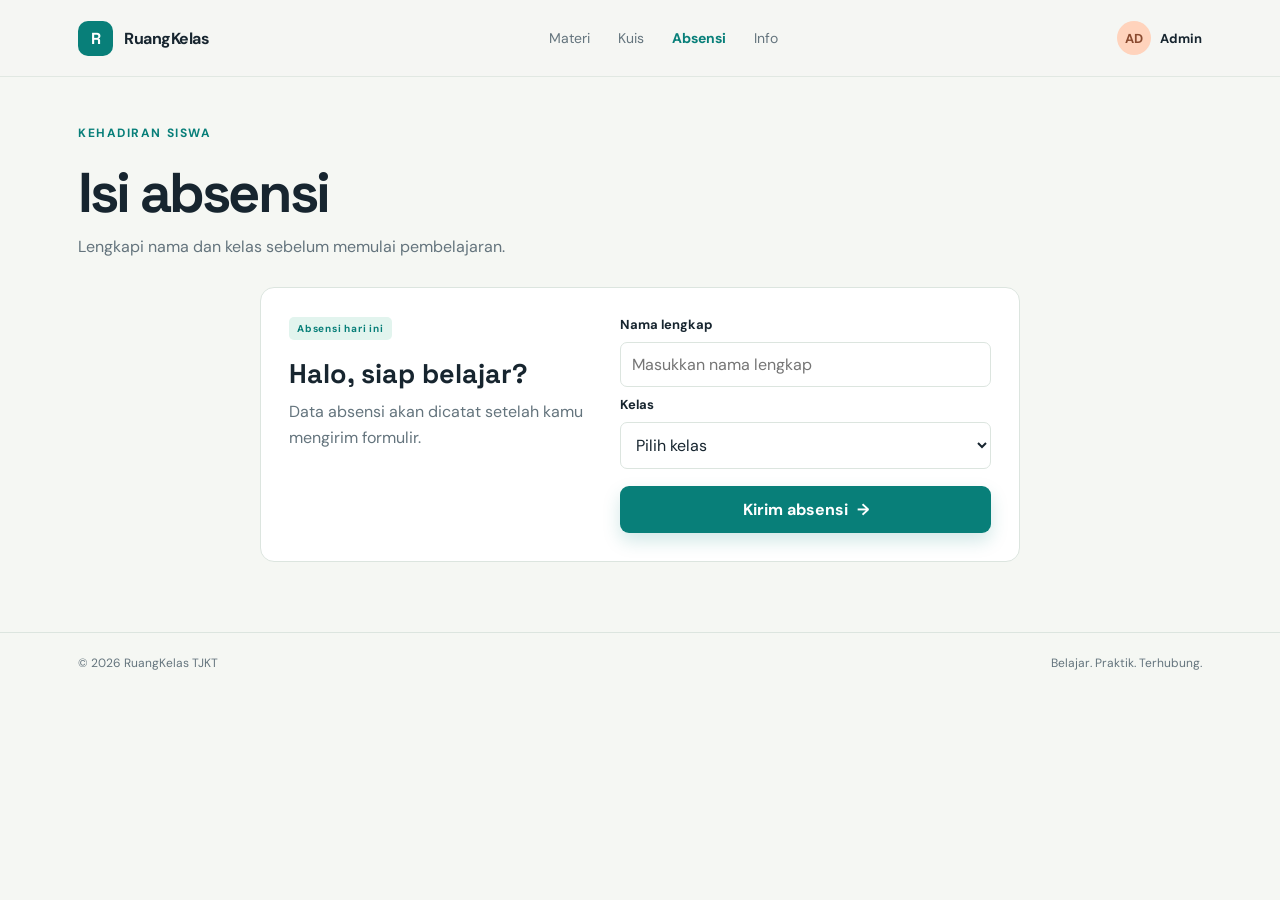
==== absensi.html @ c5bbc8c7 "Add files via upload" ====
<!DOCTYPE html>
<html lang="id">
<head>
  <meta charset="UTF-8">
  <meta name="viewport" content="width=device-width, initial-scale=1.0">
  <title>Absensi | RuangKelas TJKT</title>
  <link rel="preconnect" href="https://fonts.googleapis.com">
  <link rel="preconnect" href="https://fonts.gstatic.com" crossorigin>
  <link href="https://fonts.googleapis.com/css2?family=DM+Sans:wght@400;500;600;700&family=Space+Grotesk:wght@500;600;700&display=swap" rel="stylesheet">
  <link rel="stylesheet" href="style.css">
</head>
<body>
  <header><div class="shell nav"><a class="brand" href="index.html"><span class="brand-mark">R</span> RuangKelas</a><button class="menu-toggle" type="button" aria-label="Buka menu navigasi" aria-controls="mobile-nav" aria-expanded="false"><span></span><span></span><span></span></button><nav id="mobile-nav" class="nav-links"><a href="materi.html">Materi</a><a href="kuis.html">Kuis</a><a class="nav-active" href="absensi.html">Absensi</a><a href="info.html">Info</a></nav><a class="profile" href="admin.html" aria-label="Login admin"><span class="avatar">AD</span> Admin</a></div></header>
  <main class="shell page-main">
    <section class="page-heading"><div class="eyebrow">Kehadiran siswa</div><h1>Isi absensi</h1><p>Lengkapi nama dan kelas sebelum memulai pembelajaran.</p></section>
    <section class="attendance-card">
      <div class="attendance-intro"><span class="tag">Absensi hari ini</span><h2>Halo, siap belajar?</h2><p>Data absensi akan dicatat setelah kamu mengirim formulir.</p></div>
      <form id="attendance-form" class="attendance-form">
        <label for="attendance-name">Nama lengkap</label>
        <input id="attendance-name" name="nama" type="text" placeholder="Masukkan nama lengkap" autocomplete="name" required>
        <label for="attendance-class">Kelas</label>
        <select id="attendance-class" name="kelas" required>
          <option value="">Pilih kelas</option>
          <option value="XI TJKT 1">XI TJKT 1</option>
          <option value="XI TJKT 2">XI TJKT 2</option>
        </select>
        <button class="button" type="submit">Kirim absensi <span>→</span></button>
      </form>
      <div id="attendance-success" class="attendance-success hidden" role="status"></div>
    </section>
  </main>
  <footer><div class="shell">© 2026 RuangKelas TJKT <span style="float:right">Belajar. Praktik. Terhubung.</span></div></footer>
  <script src="script.js"></script>
  <script>
    document.getElementById('attendance-form').addEventListener('submit', async event => {
      event.preventDefault();
      const name = document.getElementById('attendance-name').value.trim();
      const studentClass = document.getElementById('attendance-class').value;
      const success = document.getElementById('attendance-success');
      const submitButton = event.target.querySelector('button[type="submit"]');
      submitButton.disabled = true;
      submitButton.textContent = 'Mengirim absensi...';
      try {
        await fetch(GOOGLE_SHEETS_URL, {
          method: 'POST',
          mode: 'no-cors',
          headers: { 'Content-Type': 'text/plain;charset=utf-8' },
          body: JSON.stringify({
            action: 'saveAttendance',
            nama: name,
            kelas: studentClass,
            waktu: new Date().toISOString()
          })
        });
        success.textContent = `Absensi ${name} dari kelas ${studentClass} berhasil dikirim.`;
        success.classList.remove('hidden');
        event.target.reset();
      } catch (error) {
        success.textContent = 'Absensi gagal dikirim. Periksa koneksi lalu coba lagi.';
        success.classList.remove('hidden');
      } finally {
        submitButton.disabled = false;
        submitButton.innerHTML = 'Kirim absensi <span>→</span>';
      }
    });
  </script>
</body>
</html>
---- style.css ----
:root { --ink: #17252f; --muted: #64747d; --paper: #f5f7f3; --line: #dce5df; --teal: #087f79; --orange: #ef7d4d; --yellow: #f5c85b; }
* { box-sizing: border-box; }
body { margin: 0; color: var(--ink); background: var(--paper); font-family: 'DM Sans', sans-serif; }
h1, h2, h3, p { margin: 0; } h1, h2, h3 { font-family: 'Space Grotesk', sans-serif; }
button, select, input { font: inherit; }
button { cursor: pointer; border: 0; }
.shell { max-width: 1180px; margin: auto; padding: 0 28px; }
header { border-bottom: 1px solid rgba(220,229,223,.8); background: rgba(245,247,243,.9); }
.nav { height: 76px; display: flex; align-items: center; justify-content: space-between; }
.brand { display: flex; align-items: center; gap: 11px; color: inherit; text-decoration: none; font-weight: 700; letter-spacing: -.03em; }
.brand-mark { width: 35px; height: 35px; display: grid; place-items: center; color: white; background: var(--teal); border-radius: 10px; font-family: 'Space Grotesk'; }
.menu-toggle { display: none; width: 42px; height: 42px; padding: 10px; color: var(--ink); background: transparent; border-radius: 8px; }
.menu-toggle span { display: block; width: 22px; height: 2px; margin: 4px auto; background: currentColor; transition: transform .2s ease, opacity .2s ease; }
.menu-toggle[aria-expanded="true"] span:nth-child(1) { transform: translateY(6px) rotate(45deg); }
.menu-toggle[aria-expanded="true"] span:nth-child(2) { opacity: 0; }
.menu-toggle[aria-expanded="true"] span:nth-child(3) { transform: translateY(-6px) rotate(-45deg); }
.nav-links { display: flex; gap: 28px; color: var(--muted); font-size: 14px; }
.nav-links a { position: relative; color: inherit; text-decoration: none; transition: color .2s ease, font-weight .2s ease; } .nav-links a:after { content: ''; position: absolute; right: 0; bottom: -7px; left: 0; height: 2px; background: var(--orange); transform: scaleX(0); transform-origin: center; transition: transform .2s ease; } .nav-links a:hover { color: var(--teal); font-weight: 700; } .nav-links a:hover:after { transform: scaleX(1); }
.nav-links a.nav-active { color: var(--teal); font-weight: 700; }
.profile { display: flex; align-items: center; gap: 9px; padding: 0; color: var(--ink); background: transparent; font-size: 13px; font-weight: 700; text-decoration: none; } .profile:hover { color: var(--teal); } .admin-active { color: var(--teal); }
.connection-badge { display: inline-flex; align-items: center; gap: 6px; padding: 6px 10px; font-size: 12px; font-weight: 600; border-radius: 6px; color: var(--muted); background: transparent; } .connection-badge span { display: inline-block; width: 8px; height: 8px; border-radius: 50%; animation: none; }
.connection-loading { color: #f59e0b; } .connection-loading span { background: #f59e0b; animation: pulse 1.5s ease-in-out infinite; }
.connection-connected { color: #10b981; } .connection-connected span { background: #10b981; }
.connection-offline { color: #ef4444; } .connection-offline span { background: #ef4444; }
@keyframes pulse { 0%, 100% { opacity: 1; } 50% { opacity: 0.5; } }
.avatar { width: 34px; height: 34px; display: grid; place-items: center; border-radius: 50%; color: #8a4a2f; background: #ffd3bc; }
.hero { display: grid; grid-template-columns: minmax(0, 1.15fr) minmax(0, .85fr); gap: 40px; align-items: center; padding: 70px 0 52px; } .hero > div { min-width: 0; }
.eyebrow { color: var(--teal); font-size: 12px; font-weight: 700; letter-spacing: .13em; text-transform: uppercase; margin-bottom: 16px; }
.hero h1 { max-width: 630px; overflow-wrap: anywhere; font-size: clamp(40px, 5vw, 66px); line-height: .98; letter-spacing: -.06em; }
.hero h1 span { color: var(--orange); }
.hero-copy { max-width: 500px; margin: 22px 0 28px; color: var(--muted); line-height: 1.7; overflow-wrap: anywhere; word-break: break-word; }
.button { display: inline-flex; align-items: center; gap: 9px; padding: 13px 18px; border-radius: 9px; color: white; background: var(--teal); font-weight: 700; box-shadow: 0 8px 18px rgba(8,127,121,.18); transition: transform .2s, background .2s; }
.button:hover { transform: translateY(-2px); background: #056762; }
.hero-art { min-height: 260px; position: relative; overflow: hidden; padding: 28px; color: white; background: var(--teal); border-radius: 20px; }
.hero-art:before { content: ''; position: absolute; width: 235px; height: 235px; right: -50px; bottom: -80px; border: 34px solid rgba(255,255,255,.12); border-radius: 50%; }
.terminal { position: relative; width: 86%; padding: 18px; background: #153943; border-radius: 12px; box-shadow: 18px 19px 0 rgba(7,69,69,.2); transform: rotate(-3deg); }
.dots { display: flex; gap: 5px; margin-bottom: 17px; } .dots i { width: 7px; height: 7px; border-radius: 50%; background: var(--orange); } .dots i:nth-child(2) { background: var(--yellow); } .dots i:nth-child(3) { background: #8dd3aa; }
.code { color: #bce6d2; font: 12px/1.9 monospace; } .code b { color: #f7c86a; font-weight: 400; }
.section-head { display: flex; justify-content: space-between; align-items: end; margin: 10px 0 20px; } .section-head h2 { font-size: 27px; letter-spacing: -.04em; } .section-head p { color: var(--muted); font-size: 13px; margin-top: 5px; }
.stats { display: grid; grid-template-columns: repeat(3,1fr); gap: 14px; margin-bottom: 46px; } .stat { padding: 20px; background: white; border: 1px solid var(--line); border-radius: 12px; } .stat strong { display: block; font: 700 28px 'Space Grotesk'; } .stat span { color: var(--muted); font-size: 13px; }
.layout { display: block; padding-bottom: 70px; }
.info-panel { display: grid; gap: 26px; max-width: 760px; margin: 0 auto; padding: 28px; background: white; border: 1px solid var(--line); border-radius: 14px; } .info-panel h2 { margin: 16px 0 8px; font-size: 27px; } .info-panel p { color: var(--muted); line-height: 1.6; } .info-list { display: grid; gap: 10px; } .info-list div { display: flex; align-items: center; gap: 12px; padding: 12px; background: var(--paper); border-radius: 8px; } .info-list strong { display: grid; width: 28px; height: 28px; place-items: center; color: white; background: var(--teal); border-radius: 50%; } .info-list span { color: var(--ink); font-size: 13px; }
.schedule-details { display: grid; grid-template-columns: repeat(2, 1fr); gap: 10px; margin: 20px 0; } .schedule-details div { display: grid; gap: 5px; padding: 14px; background: var(--paper); border-radius: 8px; } .schedule-details span { color: var(--muted); font-size: 12px; } .schedule-details strong { color: var(--ink); font-size: 14px; } .quiz-status { padding: 12px 14px; color: #8a4a2f; background: #fff1e9; border: 1px solid #ffd3bc; border-radius: 8px; font-size: 13px; font-weight: 700; } .quiz-status-active { color: #176d4d; background: #e2f4ee; border-color: #b8dfd2; }
.admin-access { max-width: 430px; margin: 0 auto; padding: 28px; background: white; border: 1px solid var(--line); border-radius: 14px; } .admin-access h2 { margin-bottom: 7px; } .admin-access p, .admin-tool p { color: var(--muted); font-size: 13px; line-height: 1.6; } .admin-access form { display: grid; gap: 10px; margin-top: 20px; } .admin-access input { width: 100%; padding: 12px; border: 1px solid var(--line); border-radius: 7px; background: white; outline: none; } .admin-dashboard { display: grid; gap: 20px; } .admin-dashboard-head { display: flex; align-items: end; justify-content: space-between; gap: 16px; } .admin-dashboard-head h2 { margin-top: 12px; font-size: 28px; } .admin-tools { display: grid; grid-template-columns: 1.35fr .65fr; gap: 18px; } .admin-tool { display: grid; align-content: start; gap: 12px; padding: 22px; background: white; border: 1px solid var(--line); border-radius: 12px; } .admin-tool h3 { font-size: 20px; } .admin-tool-actions { display: flex; gap: 9px; } .admin-status { padding-top: 14px; border-top: 1px solid var(--line); } 
.landing-form { display: grid; gap: 10px; } .landing-form input, .landing-form textarea { width: 100%; padding: 11px; border: 1px solid var(--line); border-radius: 7px; background: white; outline: none; } .landing-form textarea { min-height: 90px; resize: vertical; } .landing-actions { display: flex; gap: 9px; } .landing-form .save-button, .landing-actions .cancel-button { justify-content: center; } .landing-image { width: 100%; height: 100%; min-height: 260px; display: block; object-fit: cover; border-radius: 12px; }
.quiz-schedule-setting { display: grid; gap: 4px; font-size: 12px; } .quiz-schedule-setting > div { display: flex; align-items: center; gap: 6px; } .quiz-schedule-setting input { min-height: 34px; padding: 7px; border: 1px solid var(--line); border-radius: 7px; background: white; color: var(--ink); }
.toolbar { display: flex; gap: 10px; margin-bottom: 18px; } .search { flex: 1; padding: 11px 14px; border: 1px solid var(--line); border-radius: 8px; background: white; outline: none; } .search:focus { border-color: var(--teal); } .filter { padding: 11px 12px; border: 1px solid var(--line); border-radius: 8px; color: var(--muted); background: white; } .sync-status { display: inline-flex; align-items: center; gap: 6px; padding: 8px 12px; font-size: 12px; color: #10b981; background: #ecfdf5; border-radius: 7px; font-weight: 600; } .sync-status.syncing { color: #f59e0b; background: #fffbeb; }
.sync-status.syncing::before { content: ''; display: inline-block; width: 12px; height: 12px; margin-right: 4px; border: 2px solid #f59e0b; border-top-color: transparent; border-radius: 50%; animation: spin 0.8s linear infinite; }
@keyframes spin { from { transform: rotate(0deg); } to { transform: rotate(360deg); } }
.admin-panel { display: flex; align-items: center; justify-content: space-between; gap: 14px; margin-bottom: 18px; padding: 14px 16px; color: var(--ink); background: #e2f4ee; border: 1px solid #b8dfd2; border-radius: 10px; } .admin-panel div { display: grid; gap: 3px; } .admin-panel span { color: var(--muted); font-size: 12px; } .upload-button, .logout-button { padding: 9px 12px; border-radius: 7px; color: white; background: var(--teal); font-size: 12px; font-weight: 700; cursor: pointer; transition: all 0.2s; } .upload-button:hover, .logout-button:hover { transform: translateY(-1px); box-shadow: 0 4px 8px rgba(8,127,121,.2); } .upload-button:active, .logout-button:active { transform: translateY(0); } .upload-button input { display: none; } .logout-button { color: var(--ink); background: white; border: 1px solid var(--line); }
.add-material-button { padding: 9px 12px; border-radius: 7px; color: white; background: var(--orange); font-size: 12px; font-weight: 700; } .material-editor { display: grid; gap: 10px; margin-bottom: 18px; padding: 16px; background: white; border: 1px solid var(--line); border-radius: 10px; } .material-editor input, .material-editor textarea, .material-editor select { width: 100%; padding: 10px; border: 1px solid var(--line); border-radius: 7px; background: white; outline: none; } .material-editor textarea { min-height: 75px; resize: vertical; } .editor-actions { display: flex; gap: 8px; } .save-button, .cancel-button { padding: 9px 14px; border-radius: 7px; font-size: 12px; font-weight: 700; } .save-button { color: white; background: var(--teal); } .cancel-button { color: var(--ink); background: var(--paper); border: 1px solid var(--line); }
.materials { display: grid; grid-template-columns: repeat(2,1fr); gap: 14px; } .material { padding: 19px; background: white; border: 1px solid var(--line); border-radius: 12px; transition: transform .2s, box-shadow .2s; } .material:hover { transform: translateY(-3px); box-shadow: 0 12px 24px rgba(23,37,47,.07); }
.tag { display: inline-block; padding: 5px 8px; color: var(--teal); background: #e2f4ee; border-radius: 5px; font-size: 10px; font-weight: 700; letter-spacing: .08em; } .tag.source-badge { margin-left: 8px; padding: 4px 7px; font-size: 9px; } .tag.source-server { color: #0891b2; background: #e0f2fe; } .tag.source-local { color: #7c2d12; background: #fed7aa; } .material h3 { margin: 14px 0 7px; font-size: 18px; } .material p { min-height: 42px; color: var(--muted); font-size: 13px; line-height: 1.6; } .material a { display: inline-block; margin-top: 16px; color: var(--orange); font-size: 13px; font-weight: 700; text-decoration: none; }
.material-actions { display: flex; gap: 8px; margin-top: 14px; } .material-actions button { padding: 8px 12px; border-radius: 6px; color: white; background: var(--teal); border: 0; font-size: 12px; font-weight: 600; cursor: pointer; transition: all 0.2s; } .material-actions button:hover { transform: translateY(-2px); box-shadow: 0 4px 8px rgba(0,0,0,.15); } .material-actions button:active { transform: translateY(0); } .material-actions button:last-child { background: #ef4444; } .material-actions button:last-child:hover { background: #dc2626; } .admin-only { display: none; } body.admin-mode .admin-only { display: flex; }
.quiz { padding: 22px; color: white; background: #1c3039; border-radius: 14px; } .quiz h2 { font-size: 23px; } .quiz-intro { margin: 8px 0 20px; color: #b6c8c9; font-size: 13px; line-height: 1.6; } .quiz-fields { display: grid; gap: 10px; margin-bottom: 10px; } .quiz-fields input, .quiz-fields select { width: 100%; min-height: 42px; padding: 11px; color: var(--ink); border-radius: 7px; border: 0; background: white; } .quiz-fields input::placeholder { color: #8a989b; } .identity-error { margin: 10px 0; padding: 10px; color: #ffd4c4; background: rgba(239,125,77,.18); border: 1px solid rgba(239,125,77,.5); border-radius: 7px; font-size: 12px; line-height: 1.45; } .quiz .button { width: 100%; justify-content: center; background: var(--orange); box-shadow: none; } .quiz .button:hover { background: #d96437; }
#kuis-container { margin-top: 22px; padding-top: 20px; border-top: 1px solid rgba(255,255,255,.16); } .quiz-meta { display: flex; justify-content: space-between; color: #9fb6b8; font-size: 12px; margin-bottom: 12px; } .timer-warning { color: #ffc4ad; font-weight: 700; } #soal-box { font: 600 16px/1.45 'Space Grotesk'; margin-bottom: 15px; } #opsi-box { display: grid; gap: 8px; } .option { display: block; padding: 11px; color: #dce9e5; border: 1px solid rgba(255,255,255,.2); border-radius: 7px; font-size: 13px; cursor: pointer; } .option:has(input:checked) { color: white; border-color: var(--yellow); background: rgba(245,200,91,.15); } .option input { margin-right: 8px; accent-color: var(--yellow); } .quiz-controls { display: flex; gap: 8px; margin-top: 15px; } .quiz-next, .quiz-cancel { flex: 1; min-height: 40px; padding: 11px; border-radius: 7px; font-weight: 700; } .quiz-next { color: var(--ink); background: var(--yellow); } .quiz-cancel { color: #ffd4c4; background: rgba(239,125,77,.16); border: 1px solid rgba(239,125,77,.5); } #hasil-kuis { margin-top: 12px; padding: 10px; border-radius: 7px; text-align: center; font-size: 13px; font-weight: 700; } .success { color: #bdebd3; background: rgba(92,199,139,.16); } .wrong { color: #ffc4ad; background: rgba(239,125,77,.16); } .hidden { display: none; }
footer { padding: 22px 0; border-top: 1px solid var(--line); color: var(--muted); font-size: 12px; }
.materi-table-wrapper { overflow-x: auto; margin-top: 16px; }
.materi-table { width: 100%; border-collapse: collapse; font-size: 13px; }
.materi-table thead { background-color: #f0f9ff; border-bottom: 2px solid var(--line); }
.materi-table th { padding: 12px; text-align: left; font-weight: 700; color: var(--teal); }
.materi-table td { padding: 12px; border-bottom: 1px solid var(--line); }
.materi-table tbody tr { transition: background-color 0.2s; }
.materi-table tbody tr:hover { background-color: #f9fafb; }
.materi-table .mapel-badge { display: inline-block; padding: 4px 8px; border-radius: 4px; font-size: 11px; font-weight: 600; }
.materi-table .mapel-kjr { color: #0891b2; background: #e0f2fe; }
.materi-table .mapel-pkpj { color: #7c2d12; background: #fed7aa; }
.materi-table .mapel-tjkdn { color: #5b21b6; background: #ede9fe; }
.materi-table .source-badge { display: inline-block; padding: 3px 6px; border-radius: 3px; font-size: 10px; font-weight: 600; }
.materi-table .source-server { color: #0891b2; background: #e0f2fe; }
.materi-table .source-lokal { color: #7c2d12; background: #fed7aa; }
.materi-table .action-buttons { display: flex; gap: 6px; }
.materi-table .btn-edit, .materi-table .btn-delete { padding: 6px 10px; border: 0; border-radius: 5px; font-size: 11px; font-weight: 600; cursor: pointer; transition: all 0.2s; }
.materi-table .btn-edit { color: white; background: var(--teal); }
.materi-table .btn-edit:hover { background: #056762; transform: translateY(-1px); box-shadow: 0 2px 4px rgba(8,127,121,.2); }
.materi-table .btn-delete { color: white; background: #ef4444; }
.materi-table .btn-delete:hover { background: #dc2626; transform: translateY(-1px); box-shadow: 0 2px 4px rgba(239,68,68,.2); }

.toast-container { position: fixed; top: 20px; right: 20px; z-index: 1000; display: flex; flex-direction: column; gap: 10px; max-width: 400px; }
.toast { display: flex; align-items: center; gap: 12px; padding: 14px 16px; background: white; border-left: 4px solid var(--teal); border-radius: 8px; box-shadow: 0 4px 12px rgba(23,37,47,.15); animation: slideIn 0.3s ease-out; }
.toast.success { border-left-color: #10b981; }
.toast.success::before { content: '✓'; color: #10b981; font-weight: 700; font-size: 18px; }
.toast.error { border-left-color: #ef4444; }
.toast.error::before { content: '✕'; color: #ef4444; font-weight: 700; font-size: 18px; }
.toast.warning { border-left-color: #f59e0b; }
.toast.warning::before { content: '⚠'; color: #f59e0b; font-weight: 700; font-size: 18px; }
.toast-message { flex: 1; color: var(--ink); font-size: 13px; line-height: 1.4; }
@keyframes slideIn { from { transform: translateX(400px); opacity: 0; } to { transform: translateX(0); opacity: 1; } }
@keyframes slideOut { from { transform: translateX(0); opacity: 1; } to { transform: translateX(400px); opacity: 0; } }
.toast.removing { animation: slideOut 0.3s ease-out; }
.page-main { padding-top: 48px; padding-bottom: 70px; } .page-heading { margin-bottom: 30px; } .page-heading h1 { margin-bottom: 8px; font-size: clamp(36px, 5vw, 56px); letter-spacing: -.05em; } .page-heading p { color: var(--muted); }
.quiz-page { max-width: 680px; margin: auto; } .quiz-page .button { margin-top: 8px; }
.attendance-card { display: grid; grid-template-columns: .9fr 1.1fr; gap: 28px; max-width: 760px; margin: auto; padding: 28px; background: white; border: 1px solid var(--line); border-radius: 14px; }
.attendance-intro h2 { margin: 16px 0 8px; font-size: 27px; }
.attendance-intro p { color: var(--muted); line-height: 1.6; }
.attendance-form { display: grid; gap: 9px; align-content: start; }
.attendance-form label { color: var(--ink); font-size: 13px; font-weight: 700; }
.attendance-form input, .attendance-form select { width: 100%; min-height: 44px; padding: 11px; border: 1px solid var(--line); border-radius: 7px; color: var(--ink); background: white; outline: none; }
.attendance-form input:focus, .attendance-form select:focus { border-color: var(--teal); }
.attendance-form .button { justify-content: center; margin-top: 8px; }
.attendance-form .button:disabled { cursor: wait; opacity: .7; transform: none; }
.attendance-success { grid-column: 1 / -1; padding: 11px 14px; color: #176d4d; background: #e2f4ee; border: 1px solid #b8dfd2; border-radius: 8px; font-size: 13px; font-weight: 700; }
.modal { position: fixed; inset: 0; z-index: 10; display: grid; place-items: center; padding: 20px; background: rgba(23,37,47,.55); } .modal.hidden { display: none; } .modal-card { position: relative; width: min(100%, 380px); padding: 28px; background: var(--paper); border-radius: 14px; box-shadow: 0 20px 50px rgba(23,37,47,.25); } .modal-card h2 { margin-bottom: 6px; font-size: 26px; } .modal-card p { margin-bottom: 20px; color: var(--muted); font-size: 13px; } .modal-close { position: absolute; top: 12px; right: 15px; color: var(--muted); background: transparent; font-size: 24px; } #admin-login-form { display: grid; gap: 10px; } #admin-login-form input { width: 100%; padding: 12px; border: 1px solid var(--line); border-radius: 7px; background: white; outline: none; } .login-error { padding: 9px; color: #a94d2e; background: #ffe5dc; border-radius: 7px; font-size: 12px; } .modal-card .button { justify-content: center; margin-top: 4px; }
@media (max-width: 760px) { .shell { padding: 0 18px; } .nav { position: relative; height: 76px; } .menu-toggle { display: block; order: 2; } .nav:not(.menu-open) .profile, .nav:not(.menu-open) > div { display: none; } .nav-links { position: absolute; z-index: 5; top: calc(100% - 1px); right: 18px; left: 18px; display: none; flex-direction: column; gap: 0; padding: 8px; background: white; border: 1px solid var(--line); border-radius: 10px; box-shadow: 0 12px 24px rgba(23,37,47,.12); } .nav-links.is-open { display: flex; } .nav.menu-open { height: auto; min-height: 76px; flex-wrap: wrap; align-content: center; padding-top: 17px; padding-bottom: 17px; } .nav.menu-open .nav-links { position: static; order: 4; flex-basis: 100%; margin-top: 10px; } .nav.menu-open .profile, .nav.menu-open > div { order: 3; } .nav-links a { padding: 12px 10px; border-radius: 6px; } .nav-links a:hover { background: var(--paper); } .nav-links a:after { display: none; } .profile { order: 3; } .nav > div { order: 3; } .hero, .layout, .admin-tools, .attendance-card { grid-template-columns: 1fr; } .hero { padding: 48px 0 40px; gap: 30px; } .hero-art { min-height: 225px; } .stats { gap: 8px; margin-bottom: 35px; } .stat { padding: 14px 10px; } .stat strong { font-size: 22px; } .stat span { font-size: 11px; } .materials { grid-template-columns: 1fr; } .section-head { align-items: start; flex-direction: column; gap: 5px; } .toolbar { flex-wrap: wrap; } .search { min-width: 100%; } .admin-dashboard-head { align-items: start; flex-direction: column; } }
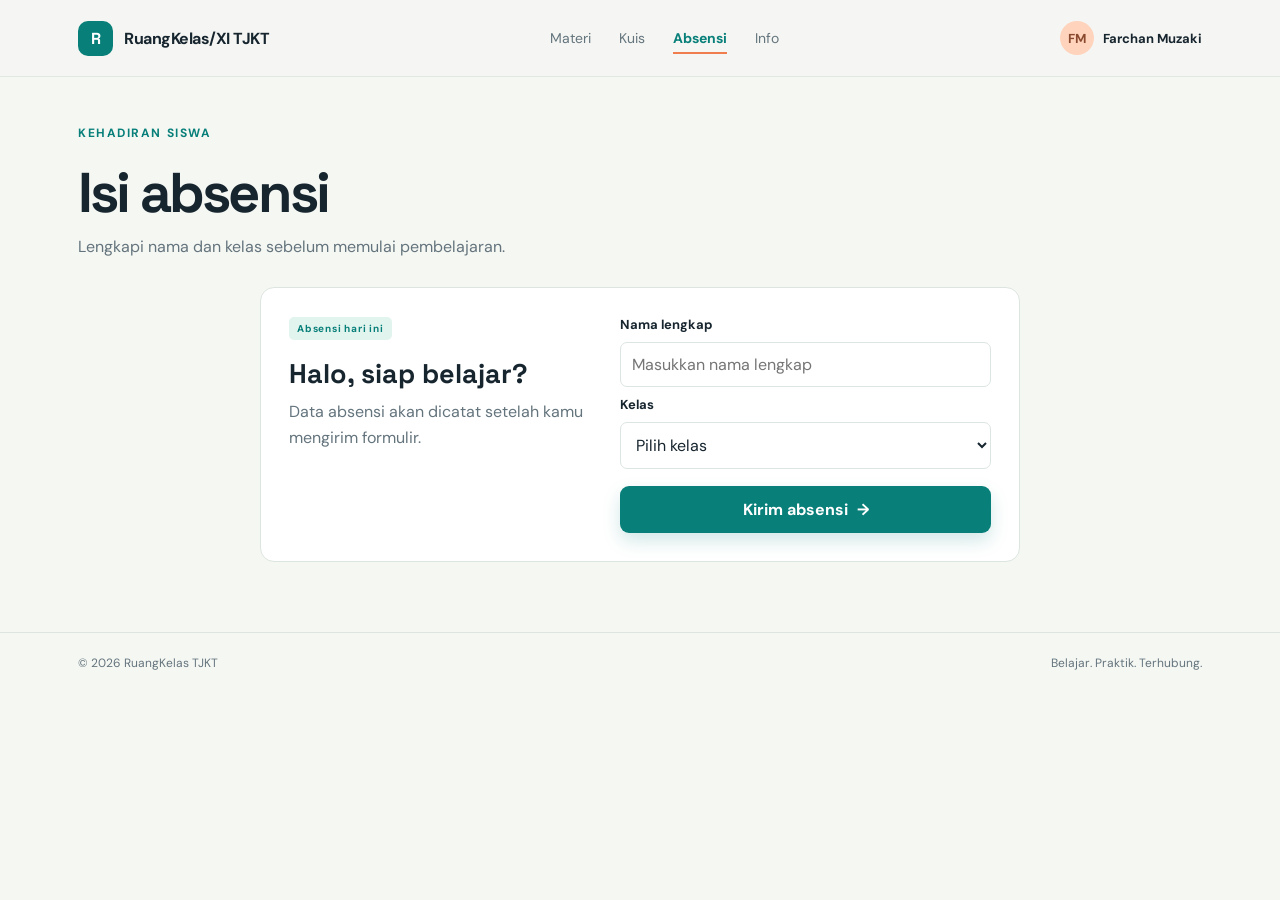
==== commit feb7035b: "Add files via upload" ====
--- a/absensi.html
+++ b/absensi.html
@@ -10,7 +10,7 @@
   <link rel="stylesheet" href="style.css">
 </head>
 <body>
-  <header><div class="shell nav"><a class="brand" href="index.html"><span class="brand-mark">R</span> RuangKelas</a><button class="menu-toggle" type="button" aria-label="Buka menu navigasi" aria-controls="mobile-nav" aria-expanded="false"><span></span><span></span><span></span></button><nav id="mobile-nav" class="nav-links"><a href="materi.html">Materi</a><a href="kuis.html">Kuis</a><a class="nav-active" href="absensi.html">Absensi</a><a href="info.html">Info</a></nav><a class="profile" href="admin.html" aria-label="Login admin"><span class="avatar">AD</span> Admin</a></div></header>
+  <header><div class="shell nav"><a class="brand" href="index.html"><span class="brand-mark">R</span> RuangKelas</a><button class="menu-toggle" type="button" aria-label="Buka menu navigasi" aria-controls="mobile-nav" aria-expanded="false"><span></span><span></span><span></span></button><nav id="mobile-nav" class="nav-links"><a href="materi.html">Materi</a><a href="kuis.html">Kuis</a><a class="nav-active" href="absensi.html">Absensi</a><a href="info.html">Info</a></nav><a class="profile" href="admin.html" aria-label="Login admin"><span class="avatar">FM</span> Farchan Muzaki</a></div></header>
   <main class="shell page-main">
     <section class="page-heading"><div class="eyebrow">Kehadiran siswa</div><h1>Isi absensi</h1><p>Lengkapi nama dan kelas sebelum memulai pembelajaran.</p></section>
     <section class="attendance-card">
--- a/style.css
+++ b/style.css
@@ -16,7 +16,7 @@
 .menu-toggle[aria-expanded="true"] span:nth-child(3) { transform: translateY(-6px) rotate(-45deg); }
 .nav-links { display: flex; gap: 28px; color: var(--muted); font-size: 14px; }
 .nav-links a { position: relative; color: inherit; text-decoration: none; transition: color .2s ease, font-weight .2s ease; } .nav-links a:after { content: ''; position: absolute; right: 0; bottom: -7px; left: 0; height: 2px; background: var(--orange); transform: scaleX(0); transform-origin: center; transition: transform .2s ease; } .nav-links a:hover { color: var(--teal); font-weight: 700; } .nav-links a:hover:after { transform: scaleX(1); }
-.nav-links a.nav-active { color: var(--teal); font-weight: 700; }
+.nav-links a.nav-active { color: var(--teal); font-weight: 700; } .nav-links a.nav-active:after { transform: scaleX(1); }
 .profile { display: flex; align-items: center; gap: 9px; padding: 0; color: var(--ink); background: transparent; font-size: 13px; font-weight: 700; text-decoration: none; } .profile:hover { color: var(--teal); } .admin-active { color: var(--teal); }
 .connection-badge { display: inline-flex; align-items: center; gap: 6px; padding: 6px 10px; font-size: 12px; font-weight: 600; border-radius: 6px; color: var(--muted); background: transparent; } .connection-badge span { display: inline-block; width: 8px; height: 8px; border-radius: 50%; animation: none; }
 .connection-loading { color: #f59e0b; } .connection-loading span { background: #f59e0b; animation: pulse 1.5s ease-in-out infinite; }
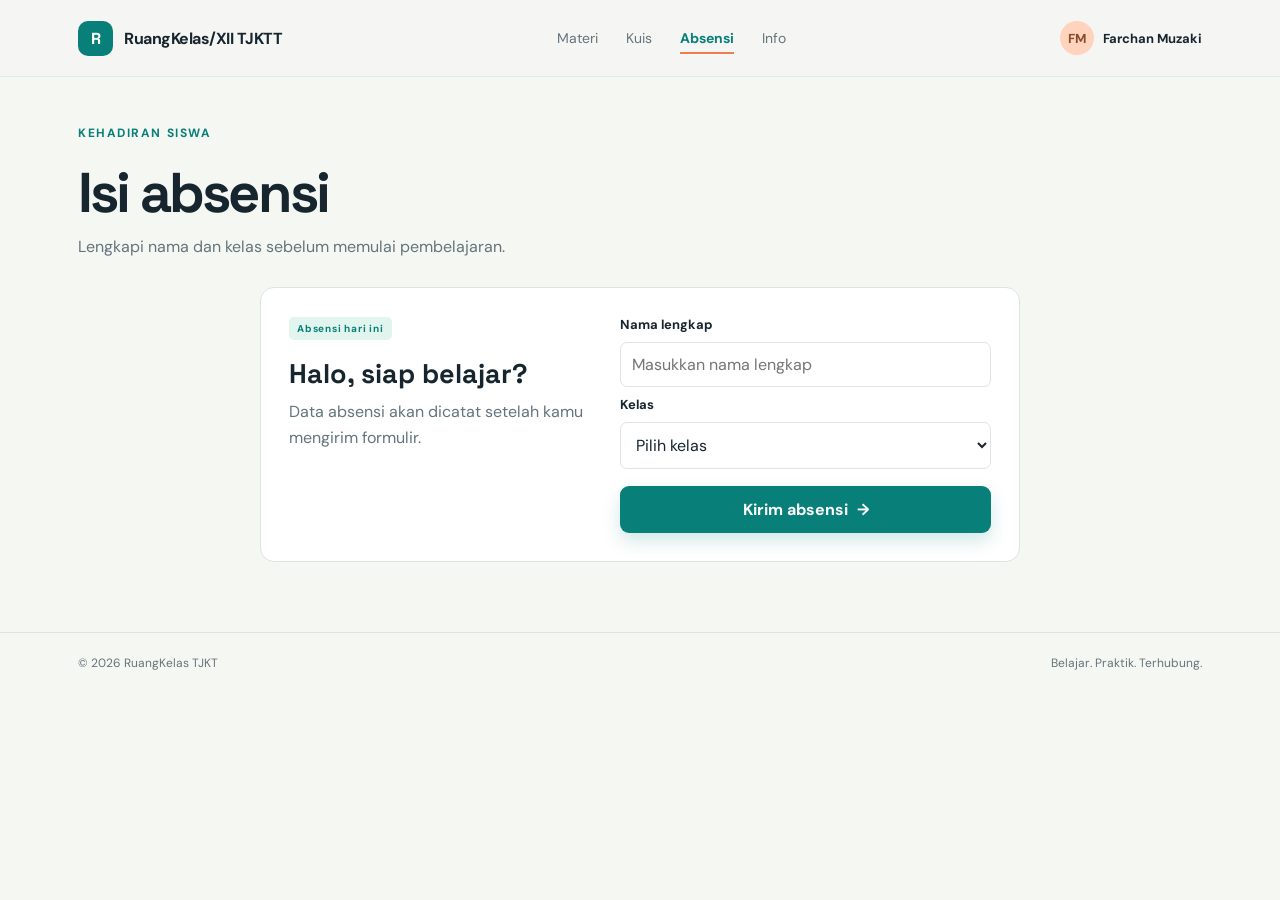
==== commit 7a3ef3a5: "Add files via upload" ====
--- a/absensi.html
+++ b/absensi.html
@@ -21,8 +21,8 @@
         <label for="attendance-class">Kelas</label>
         <select id="attendance-class" name="kelas" required>
           <option value="">Pilih kelas</option>
-          <option value="XI TJKT 1">XI TJKT 1</option>
-          <option value="XI TJKT 2">XI TJKT 2</option>
+          <option value="XII TJKTT 1">XII TJKTT 1</option>
+          <option value="XII TJKTT 2">XII TJKTT 2</option>
         </select>
         <button class="button" type="submit">Kirim absensi <span>→</span></button>
       </form>
@@ -32,6 +32,7 @@
   <footer><div class="shell">© 2026 RuangKelas TJKT <span style="float:right">Belajar. Praktik. Terhubung.</span></div></footer>
   <script src="script.js"></script>
   <script>
+    // Memvalidasi dan mengirim data absensi siswa ke server.
     document.getElementById('attendance-form').addEventListener('submit', async event => {
       event.preventDefault();
       const name = document.getElementById('attendance-name').value.trim();
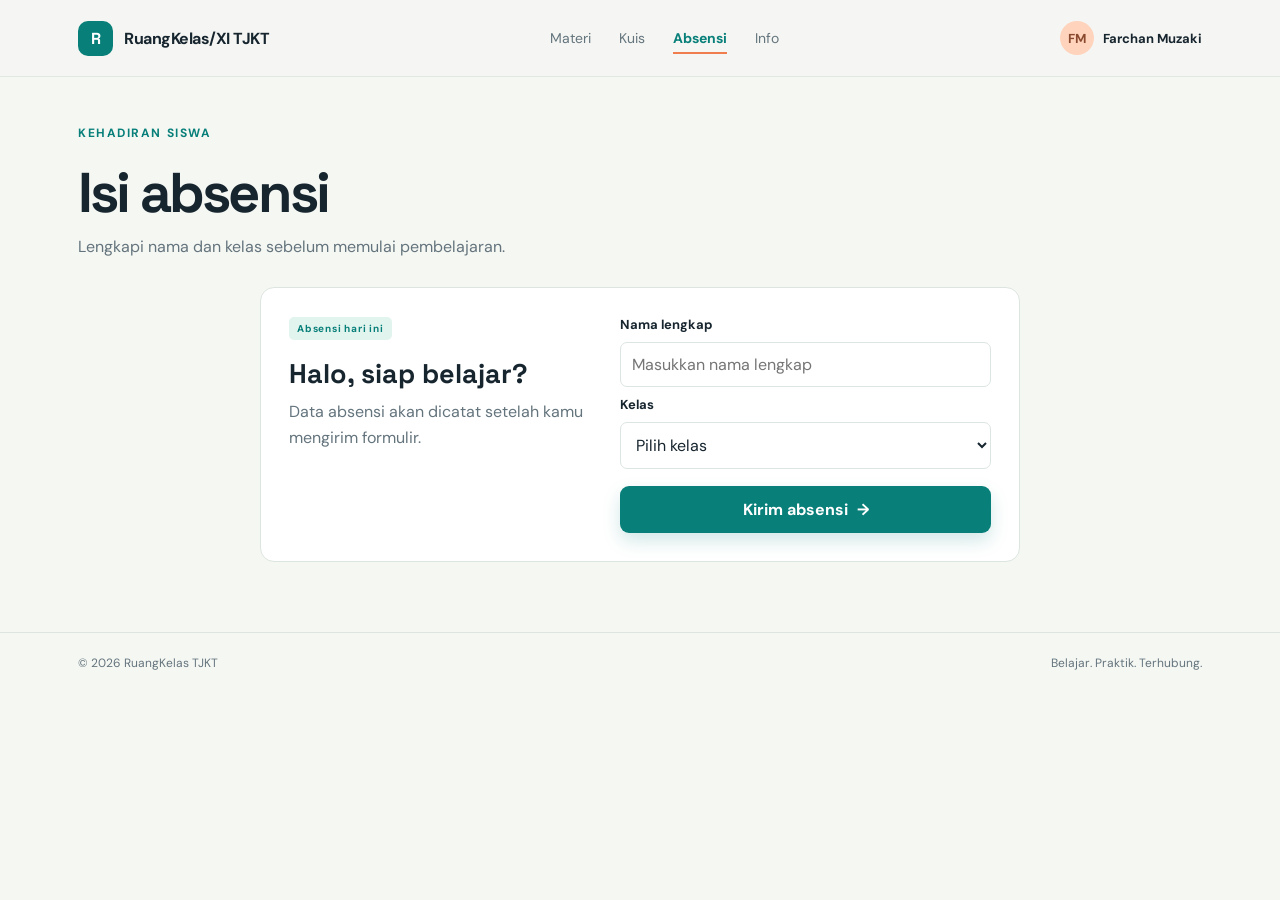
==== commit a6e1375c: "Add files via upload" ====
--- a/absensi.html
+++ b/absensi.html
@@ -21,8 +21,8 @@
         <label for="attendance-class">Kelas</label>
         <select id="attendance-class" name="kelas" required>
           <option value="">Pilih kelas</option>
-          <option value="XII TJKTT 1">XII TJKTT 1</option>
-          <option value="XII TJKTT 2">XII TJKTT 2</option>
+          <option value="XI TJKT 1">XI TJKT 1</option>
+          <option value="XI TJKT 2">XI TJKT 2</option>
         </select>
         <button class="button" type="submit">Kirim absensi <span>→</span></button>
       </form>
@@ -32,7 +32,6 @@
   <footer><div class="shell">© 2026 RuangKelas TJKT <span style="float:right">Belajar. Praktik. Terhubung.</span></div></footer>
   <script src="script.js"></script>
   <script>
-    // Memvalidasi dan mengirim data absensi siswa ke server.
     document.getElementById('attendance-form').addEventListener('submit', async event => {
       event.preventDefault();
       const name = document.getElementById('attendance-name').value.trim();
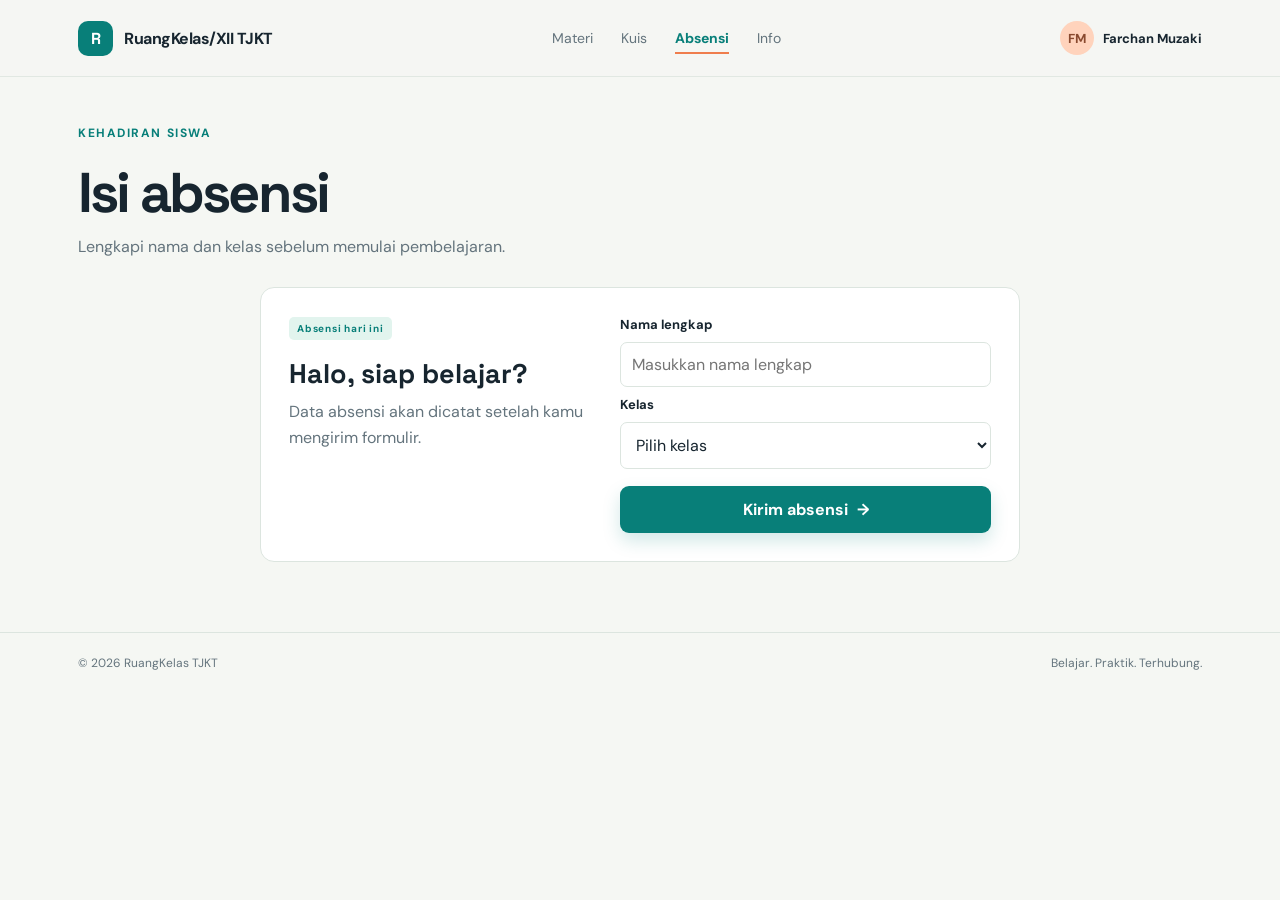
==== commit fc35d918: "Add files via upload" ====
--- a/absensi.html
+++ b/absensi.html
@@ -21,8 +21,8 @@
         <label for="attendance-class">Kelas</label>
         <select id="attendance-class" name="kelas" required>
           <option value="">Pilih kelas</option>
-          <option value="XI TJKT 1">XI TJKT 1</option>
-          <option value="XI TJKT 2">XI TJKT 2</option>
+          <option value="XII TJKT 1">XII TJKT 1</option>
+          <option value="XII TJKT 2">XII TJKT 2</option>
         </select>
         <button class="button" type="submit">Kirim absensi <span>→</span></button>
       </form>
@@ -32,6 +32,7 @@
   <footer><div class="shell">© 2026 RuangKelas TJKT <span style="float:right">Belajar. Praktik. Terhubung.</span></div></footer>
   <script src="script.js"></script>
   <script>
+    // Memvalidasi dan mengirim data absensi siswa ke server.
     document.getElementById('attendance-form').addEventListener('submit', async event => {
       event.preventDefault();
       const name = document.getElementById('attendance-name').value.trim();
--- a/style.css
+++ b/style.css
@@ -1,6 +1,12 @@
 :root { --ink: #17252f; --muted: #64747d; --paper: #f5f7f3; --line: #dce5df; --teal: #087f79; --orange: #ef7d4d; --yellow: #f5c85b; }
 * { box-sizing: border-box; }
 body { margin: 0; color: var(--ink); background: var(--paper); font-family: 'DM Sans', sans-serif; }
+body.quiz-locked { overflow: hidden; }
+body.quiz-locked *:not(.quiz-lock-overlay):not(.quiz-lock-card) { pointer-events: none; }
+body.quiz-focus-mode { overflow: hidden; }
+body.quiz-focus-mode header, body.quiz-focus-mode footer, body.quiz-focus-mode .page-heading { display: none; }
+body.quiz-focus-mode .page-main { display: grid; min-height: 100vh; max-width: none; padding: 24px; place-items: center; }
+body.quiz-focus-mode .quiz-page { width: min(100%, 900px); max-width: 900px; margin: 0; }
 h1, h2, h3, p { margin: 0; } h1, h2, h3 { font-family: 'Space Grotesk', sans-serif; }
 button, select, input { font: inherit; }
 button { cursor: pointer; border: 0; }
@@ -52,8 +58,41 @@
 .materials { display: grid; grid-template-columns: repeat(2,1fr); gap: 14px; } .material { padding: 19px; background: white; border: 1px solid var(--line); border-radius: 12px; transition: transform .2s, box-shadow .2s; } .material:hover { transform: translateY(-3px); box-shadow: 0 12px 24px rgba(23,37,47,.07); }
 .tag { display: inline-block; padding: 5px 8px; color: var(--teal); background: #e2f4ee; border-radius: 5px; font-size: 10px; font-weight: 700; letter-spacing: .08em; } .tag.source-badge { margin-left: 8px; padding: 4px 7px; font-size: 9px; } .tag.source-server { color: #0891b2; background: #e0f2fe; } .tag.source-local { color: #7c2d12; background: #fed7aa; } .material h3 { margin: 14px 0 7px; font-size: 18px; } .material p { min-height: 42px; color: var(--muted); font-size: 13px; line-height: 1.6; } .material a { display: inline-block; margin-top: 16px; color: var(--orange); font-size: 13px; font-weight: 700; text-decoration: none; }
 .material-actions { display: flex; gap: 8px; margin-top: 14px; } .material-actions button { padding: 8px 12px; border-radius: 6px; color: white; background: var(--teal); border: 0; font-size: 12px; font-weight: 600; cursor: pointer; transition: all 0.2s; } .material-actions button:hover { transform: translateY(-2px); box-shadow: 0 4px 8px rgba(0,0,0,.15); } .material-actions button:active { transform: translateY(0); } .material-actions button:last-child { background: #ef4444; } .material-actions button:last-child:hover { background: #dc2626; } .admin-only { display: none; } body.admin-mode .admin-only { display: flex; }
-.quiz { padding: 22px; color: white; background: #1c3039; border-radius: 14px; } .quiz h2 { font-size: 23px; } .quiz-intro { margin: 8px 0 20px; color: #b6c8c9; font-size: 13px; line-height: 1.6; } .quiz-fields { display: grid; gap: 10px; margin-bottom: 10px; } .quiz-fields input, .quiz-fields select { width: 100%; min-height: 42px; padding: 11px; color: var(--ink); border-radius: 7px; border: 0; background: white; } .quiz-fields input::placeholder { color: #8a989b; } .identity-error { margin: 10px 0; padding: 10px; color: #ffd4c4; background: rgba(239,125,77,.18); border: 1px solid rgba(239,125,77,.5); border-radius: 7px; font-size: 12px; line-height: 1.45; } .quiz .button { width: 100%; justify-content: center; background: var(--orange); box-shadow: none; } .quiz .button:hover { background: #d96437; }
-#kuis-container { margin-top: 22px; padding-top: 20px; border-top: 1px solid rgba(255,255,255,.16); } .quiz-meta { display: flex; justify-content: space-between; color: #9fb6b8; font-size: 12px; margin-bottom: 12px; } .timer-warning { color: #ffc4ad; font-weight: 700; } #soal-box { font: 600 16px/1.45 'Space Grotesk'; margin-bottom: 15px; } #opsi-box { display: grid; gap: 8px; } .option { display: block; padding: 11px; color: #dce9e5; border: 1px solid rgba(255,255,255,.2); border-radius: 7px; font-size: 13px; cursor: pointer; } .option:has(input:checked) { color: white; border-color: var(--yellow); background: rgba(245,200,91,.15); } .option input { margin-right: 8px; accent-color: var(--yellow); } .quiz-controls { display: flex; gap: 8px; margin-top: 15px; } .quiz-next, .quiz-cancel { flex: 1; min-height: 40px; padding: 11px; border-radius: 7px; font-weight: 700; } .quiz-next { color: var(--ink); background: var(--yellow); } .quiz-cancel { color: #ffd4c4; background: rgba(239,125,77,.16); border: 1px solid rgba(239,125,77,.5); } #hasil-kuis { margin-top: 12px; padding: 10px; border-radius: 7px; text-align: center; font-size: 13px; font-weight: 700; } .success { color: #bdebd3; background: rgba(92,199,139,.16); } .wrong { color: #ffc4ad; background: rgba(239,125,77,.16); } .hidden { display: none; }
+.quiz { position: relative; overflow: hidden; padding: 0; color: white; background: linear-gradient(180deg, #203d47 0%, #1b3440 100%); border-radius: 20px; box-shadow: 0 8px 0 rgba(12, 31, 36, 0.18); border: 2px solid rgba(255,255,255,.06); } .quiz::before { content: ''; position: absolute; inset: auto -80px -110px auto; width: 220px; height: 220px; border-radius: 50%; background: rgba(255,255,255,.04); } .quiz h2 { font-size: 23px; } .quiz-intro { margin: 0; padding: 14px 18px; color: #dffaf0; background: rgba(10, 115, 96, 0.2); border-bottom: 1px solid rgba(255,255,255,.08); font-size: 13px; line-height: 1.6; font-weight: 600; } .quiz-fields { display: grid; gap: 14px; padding: 22px 18px 10px; } .quiz-fields input, .quiz-fields select { width: 100%; min-height: 52px; padding: 14px 16px; color: #1f2f35; border-radius: 10px; border: 0; background: #f5f5f5; box-shadow: inset 0 0 0 1px rgba(18, 32, 36, .08); font-size: 15px; } .quiz-fields input::placeholder { color: #7a8a8c; } .identity-error { margin: 0 18px 10px; padding: 10px 12px; color: #ffd4c4; background: rgba(239,125,77,.18); border: 1px solid rgba(239,125,77,.5); border-radius: 10px; font-size: 12px; line-height: 1.45; } .quiz .button { width: calc(100% - 36px); margin: 12px 18px 18px; justify-content: center; background: linear-gradient(135deg, #f29b67 0%, #eb7f4f 100%); box-shadow: 0 10px 22px rgba(239,125,77,.2); border-radius: 12px; min-height: 54px; font-size: 18px; font-weight: 700; } .quiz .button:hover { background: linear-gradient(135deg, #df7e47 0%, #d96b3a 100%); }
+#kuis-container { position: relative; z-index: 1; margin-top: 22px; padding-top: 18px; border-top: 1px solid rgba(255,255,255,.12); } .quiz-meta { display: flex; justify-content: space-between; align-items: center; gap: 12px; padding: 12px 12px 10px; margin-bottom: 14px; color: #dfeaf0; font-size: 12px; border-bottom: 1px solid rgba(255,255,255,.1); } .timer-warning { color: #ffc4ad; font-weight: 700; } #soal-box { margin-bottom: 18px; padding: 0 2px; color: white; font: 700 20px/1.5 'Space Grotesk'; letter-spacing: -.02em; } #opsi-box { display: grid; gap: 10px; } .option { display: flex; align-items: center; gap: 12px; padding: 14px 16px; color: #edf8f8; border: 1px solid rgba(255,255,255,.18); border-radius: 12px; font-size: 14px; line-height: 1.5; cursor: pointer; background: rgba(255,255,255,.03); transition: transform .2s ease, border-color .2s ease, background .2s ease; } .option:hover { transform: translateY(-1px); border-color: rgba(255,255,255,.28); background: rgba(255,255,255,.06); } .option:has(input:checked) { color: white; border-color: rgba(245,200,91,.9); background: rgba(245,200,91,.14); box-shadow: inset 0 0 0 1px rgba(245,200,91,.55); } .option input { margin: 0; accent-color: var(--yellow); width: 18px; height: 18px; } .quiz-controls { display: flex; gap: 10px; margin-top: 18px; } .quiz-next, .quiz-cancel { flex: 1; min-height: 44px; padding: 12px 14px; border-radius: 10px; font-weight: 700; } .quiz-next { color: #1d2d32; background: linear-gradient(135deg, #f6d365 0%, #f4c65f 100%); box-shadow: 0 10px 20px rgba(244,198,95,.25); } .quiz-cancel { color: #f1e0d7; background: rgba(148,152,156,.24); border: 1px solid rgba(255,255,255,.12); } #hasil-kuis { margin-top: 16px; padding: 14px 16px; border-radius: 10px; text-align: center; font-size: 13px; font-weight: 700; } .success { color: #bfead0; background: rgba(19,130,80,.22); border: 1px solid rgba(125,206,162,.3); } .wrong { color: #ffc4ad; background: rgba(239,125,77,.16); border: 1px solid rgba(239,125,77,.32); } .hidden { display: none; }
+.quiz-warning { margin: 20px 18px 0; padding: 10px 12px; color: #e8edcf; background: rgba(104,112,71,.28); border: 1px solid rgba(245,200,91,.55); border-radius: 7px; font-size: 12px; line-height: 1.5; font-weight: 700; }
+.quiz-lock-overlay {
+  position: fixed;
+  inset: 0;
+  z-index: 9999;
+  display: grid;
+  place-items: center;
+  padding: 20px;
+  background: rgba(7, 18, 20, 0.82);
+  backdrop-filter: blur(3px);
+}
+.quiz-lock-overlay:focus { outline: none; }
+.quiz-lock-overlay.hidden { display: none; }
+.quiz-lock-card {
+  width: min(92vw, 600px);
+  padding: 28px 24px;
+  background: #203d47;
+  color: white;
+  border-radius: 18px;
+  text-align: center;
+  box-shadow: 0 22px 48px rgba(8, 17, 20, .38);
+  border: 2px solid rgba(255,255,255,.08);
+}
+.quiz-lock-card strong {
+  display: block;
+  margin-bottom: 10px;
+  font-size: clamp(22px, 3vw, 30px);
+}
+.quiz-lock-card p {
+  color: #d7e3e5;
+  font-size: 15px;
+  line-height: 1.6;
+}
 footer { padding: 22px 0; border-top: 1px solid var(--line); color: var(--muted); font-size: 12px; }
 .materi-table-wrapper { overflow-x: auto; margin-top: 16px; }
 .materi-table { width: 100%; border-collapse: collapse; font-size: 13px; }
@@ -101,4 +140,4 @@
 .attendance-form .button:disabled { cursor: wait; opacity: .7; transform: none; }
 .attendance-success { grid-column: 1 / -1; padding: 11px 14px; color: #176d4d; background: #e2f4ee; border: 1px solid #b8dfd2; border-radius: 8px; font-size: 13px; font-weight: 700; }
 .modal { position: fixed; inset: 0; z-index: 10; display: grid; place-items: center; padding: 20px; background: rgba(23,37,47,.55); } .modal.hidden { display: none; } .modal-card { position: relative; width: min(100%, 380px); padding: 28px; background: var(--paper); border-radius: 14px; box-shadow: 0 20px 50px rgba(23,37,47,.25); } .modal-card h2 { margin-bottom: 6px; font-size: 26px; } .modal-card p { margin-bottom: 20px; color: var(--muted); font-size: 13px; } .modal-close { position: absolute; top: 12px; right: 15px; color: var(--muted); background: transparent; font-size: 24px; } #admin-login-form { display: grid; gap: 10px; } #admin-login-form input { width: 100%; padding: 12px; border: 1px solid var(--line); border-radius: 7px; background: white; outline: none; } .login-error { padding: 9px; color: #a94d2e; background: #ffe5dc; border-radius: 7px; font-size: 12px; } .modal-card .button { justify-content: center; margin-top: 4px; }
-@media (max-width: 760px) { .shell { padding: 0 18px; } .nav { position: relative; height: 76px; } .menu-toggle { display: block; order: 2; } .nav:not(.menu-open) .profile, .nav:not(.menu-open) > div { display: none; } .nav-links { position: absolute; z-index: 5; top: calc(100% - 1px); right: 18px; left: 18px; display: none; flex-direction: column; gap: 0; padding: 8px; background: white; border: 1px solid var(--line); border-radius: 10px; box-shadow: 0 12px 24px rgba(23,37,47,.12); } .nav-links.is-open { display: flex; } .nav.menu-open { height: auto; min-height: 76px; flex-wrap: wrap; align-content: center; padding-top: 17px; padding-bottom: 17px; } .nav.menu-open .nav-links { position: static; order: 4; flex-basis: 100%; margin-top: 10px; } .nav.menu-open .profile, .nav.menu-open > div { order: 3; } .nav-links a { padding: 12px 10px; border-radius: 6px; } .nav-links a:hover { background: var(--paper); } .nav-links a:after { display: none; } .profile { order: 3; } .nav > div { order: 3; } .hero, .layout, .admin-tools, .attendance-card { grid-template-columns: 1fr; } .hero { padding: 48px 0 40px; gap: 30px; } .hero-art { min-height: 225px; } .stats { gap: 8px; margin-bottom: 35px; } .stat { padding: 14px 10px; } .stat strong { font-size: 22px; } .stat span { font-size: 11px; } .materials { grid-template-columns: 1fr; } .section-head { align-items: start; flex-direction: column; gap: 5px; } .toolbar { flex-wrap: wrap; } .search { min-width: 100%; } .admin-dashboard-head { align-items: start; flex-direction: column; } }
+@media (max-width: 760px) { .shell { padding: 0 18px; } .nav { position: relative; height: 76px; } .menu-toggle { display: block; order: 2; } .nav:not(.menu-open) .profile, .nav:not(.menu-open) > div { display: none; } .nav-links { position: absolute; z-index: 5; top: calc(100% - 1px); right: 18px; left: 18px; display: none; flex-direction: column; gap: 0; padding: 8px; background: white; border: 1px solid var(--line); border-radius: 10px; box-shadow: 0 12px 24px rgba(23,37,47,.12); } .nav-links.is-open { display: flex; } .nav.menu-open { height: auto; min-height: 76px; flex-wrap: wrap; align-content: center; padding-top: 17px; padding-bottom: 17px; } .nav.menu-open .nav-links { position: static; order: 4; flex-basis: 100%; margin-top: 10px; } .nav.menu-open .profile, .nav.menu-open > div { order: 3; } .nav-links a { padding: 12px 10px; border-radius: 6px; } .nav-links a:hover { background: var(--paper); } .nav-links a:after { display: none; } .profile { order: 3; } .nav > div { order: 3; } .hero, .layout, .admin-tools, .attendance-card { grid-template-columns: 1fr; } .hero { padding: 48px 0 40px; gap: 30px; } .hero-art { min-height: 225px; } .stats { gap: 8px; margin-bottom: 35px; } .stat { padding: 14px 10px; } .stat strong { font-size: 22px; } .stat span { font-size: 11px; } .materials { grid-template-columns: 1fr; } .section-head { align-items: start; flex-direction: column; gap: 5px; } .toolbar { flex-wrap: wrap; } .search { min-width: 100%; } .admin-dashboard-head { align-items: start; flex-direction: column; } .quiz-fields { grid-template-columns: 1fr; } .quiz-meta { flex-wrap: wrap; } .quiz-controls { flex-direction: column; } .quiz-next, .quiz-cancel { width: 100%; } }
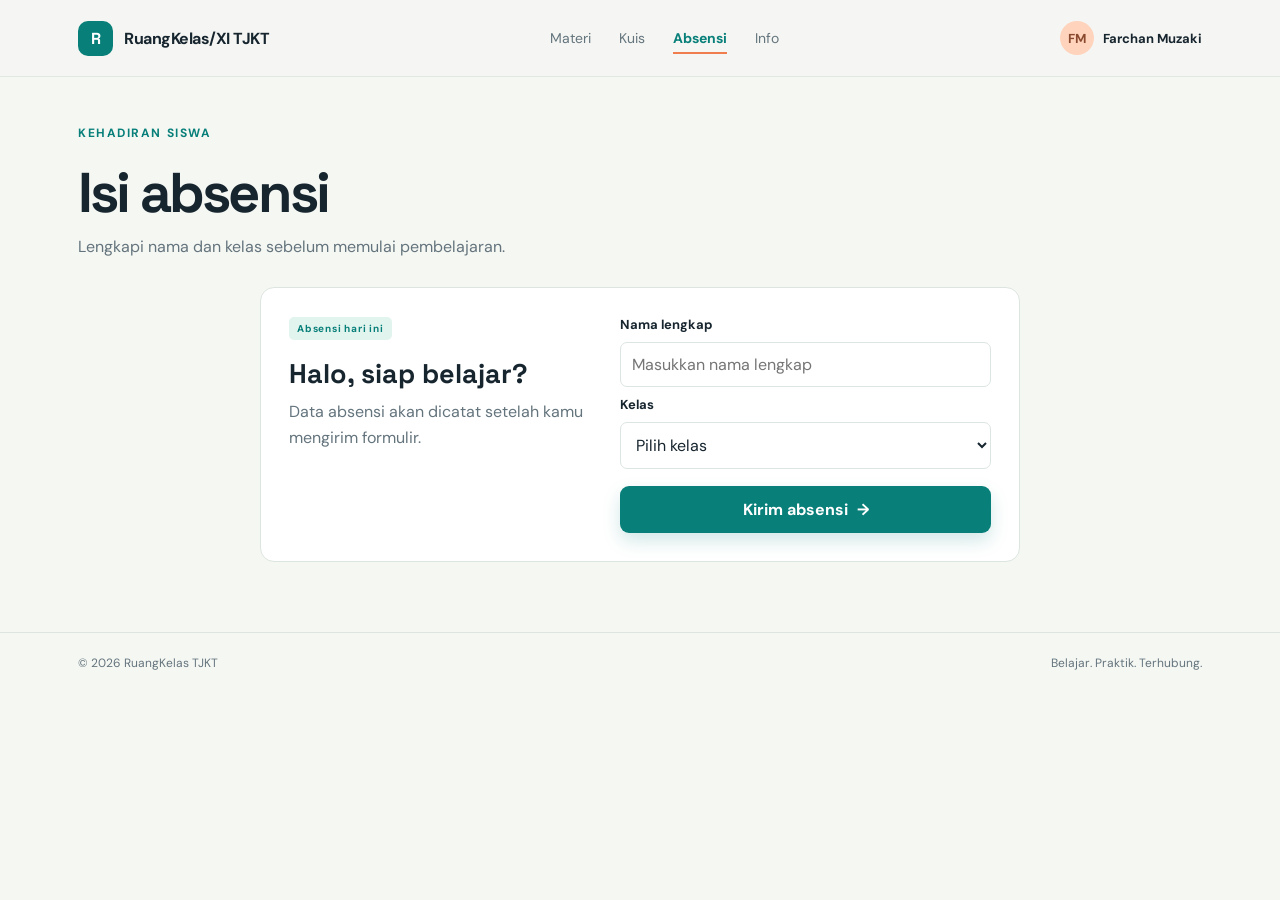
==== commit c949a225: "Add files via upload" ====
--- a/absensi.html
+++ b/absensi.html
@@ -21,8 +21,8 @@
         <label for="attendance-class">Kelas</label>
         <select id="attendance-class" name="kelas" required>
           <option value="">Pilih kelas</option>
-          <option value="XII TJKT 1">XII TJKT 1</option>
-          <option value="XII TJKT 2">XII TJKT 2</option>
+          <option value="XI TJKT 1">XI TJKT 1</option>
+          <option value="XI TJKT 2">XI TJKT 2</option>
         </select>
         <button class="button" type="submit">Kirim absensi <span>→</span></button>
       </form>
@@ -32,7 +32,6 @@
   <footer><div class="shell">© 2026 RuangKelas TJKT <span style="float:right">Belajar. Praktik. Terhubung.</span></div></footer>
   <script src="script.js"></script>
   <script>
-    // Memvalidasi dan mengirim data absensi siswa ke server.
     document.getElementById('attendance-form').addEventListener('submit', async event => {
       event.preventDefault();
       const name = document.getElementById('attendance-name').value.trim();
--- a/style.css
+++ b/style.css
@@ -1,12 +1,6 @@
 :root { --ink: #17252f; --muted: #64747d; --paper: #f5f7f3; --line: #dce5df; --teal: #087f79; --orange: #ef7d4d; --yellow: #f5c85b; }
 * { box-sizing: border-box; }
 body { margin: 0; color: var(--ink); background: var(--paper); font-family: 'DM Sans', sans-serif; }
-body.quiz-locked { overflow: hidden; }
-body.quiz-locked *:not(.quiz-lock-overlay):not(.quiz-lock-card) { pointer-events: none; }
-body.quiz-focus-mode { overflow: hidden; }
-body.quiz-focus-mode header, body.quiz-focus-mode footer, body.quiz-focus-mode .page-heading { display: none; }
-body.quiz-focus-mode .page-main { display: grid; min-height: 100vh; max-width: none; padding: 24px; place-items: center; }
-body.quiz-focus-mode .quiz-page { width: min(100%, 900px); max-width: 900px; margin: 0; }
 h1, h2, h3, p { margin: 0; } h1, h2, h3 { font-family: 'Space Grotesk', sans-serif; }
 button, select, input { font: inherit; }
 button { cursor: pointer; border: 0; }
@@ -58,41 +52,8 @@
 .materials { display: grid; grid-template-columns: repeat(2,1fr); gap: 14px; } .material { padding: 19px; background: white; border: 1px solid var(--line); border-radius: 12px; transition: transform .2s, box-shadow .2s; } .material:hover { transform: translateY(-3px); box-shadow: 0 12px 24px rgba(23,37,47,.07); }
 .tag { display: inline-block; padding: 5px 8px; color: var(--teal); background: #e2f4ee; border-radius: 5px; font-size: 10px; font-weight: 700; letter-spacing: .08em; } .tag.source-badge { margin-left: 8px; padding: 4px 7px; font-size: 9px; } .tag.source-server { color: #0891b2; background: #e0f2fe; } .tag.source-local { color: #7c2d12; background: #fed7aa; } .material h3 { margin: 14px 0 7px; font-size: 18px; } .material p { min-height: 42px; color: var(--muted); font-size: 13px; line-height: 1.6; } .material a { display: inline-block; margin-top: 16px; color: var(--orange); font-size: 13px; font-weight: 700; text-decoration: none; }
 .material-actions { display: flex; gap: 8px; margin-top: 14px; } .material-actions button { padding: 8px 12px; border-radius: 6px; color: white; background: var(--teal); border: 0; font-size: 12px; font-weight: 600; cursor: pointer; transition: all 0.2s; } .material-actions button:hover { transform: translateY(-2px); box-shadow: 0 4px 8px rgba(0,0,0,.15); } .material-actions button:active { transform: translateY(0); } .material-actions button:last-child { background: #ef4444; } .material-actions button:last-child:hover { background: #dc2626; } .admin-only { display: none; } body.admin-mode .admin-only { display: flex; }
-.quiz { position: relative; overflow: hidden; padding: 0; color: white; background: linear-gradient(180deg, #203d47 0%, #1b3440 100%); border-radius: 20px; box-shadow: 0 8px 0 rgba(12, 31, 36, 0.18); border: 2px solid rgba(255,255,255,.06); } .quiz::before { content: ''; position: absolute; inset: auto -80px -110px auto; width: 220px; height: 220px; border-radius: 50%; background: rgba(255,255,255,.04); } .quiz h2 { font-size: 23px; } .quiz-intro { margin: 0; padding: 14px 18px; color: #dffaf0; background: rgba(10, 115, 96, 0.2); border-bottom: 1px solid rgba(255,255,255,.08); font-size: 13px; line-height: 1.6; font-weight: 600; } .quiz-fields { display: grid; gap: 14px; padding: 22px 18px 10px; } .quiz-fields input, .quiz-fields select { width: 100%; min-height: 52px; padding: 14px 16px; color: #1f2f35; border-radius: 10px; border: 0; background: #f5f5f5; box-shadow: inset 0 0 0 1px rgba(18, 32, 36, .08); font-size: 15px; } .quiz-fields input::placeholder { color: #7a8a8c; } .identity-error { margin: 0 18px 10px; padding: 10px 12px; color: #ffd4c4; background: rgba(239,125,77,.18); border: 1px solid rgba(239,125,77,.5); border-radius: 10px; font-size: 12px; line-height: 1.45; } .quiz .button { width: calc(100% - 36px); margin: 12px 18px 18px; justify-content: center; background: linear-gradient(135deg, #f29b67 0%, #eb7f4f 100%); box-shadow: 0 10px 22px rgba(239,125,77,.2); border-radius: 12px; min-height: 54px; font-size: 18px; font-weight: 700; } .quiz .button:hover { background: linear-gradient(135deg, #df7e47 0%, #d96b3a 100%); }
-#kuis-container { position: relative; z-index: 1; margin-top: 22px; padding-top: 18px; border-top: 1px solid rgba(255,255,255,.12); } .quiz-meta { display: flex; justify-content: space-between; align-items: center; gap: 12px; padding: 12px 12px 10px; margin-bottom: 14px; color: #dfeaf0; font-size: 12px; border-bottom: 1px solid rgba(255,255,255,.1); } .timer-warning { color: #ffc4ad; font-weight: 700; } #soal-box { margin-bottom: 18px; padding: 0 2px; color: white; font: 700 20px/1.5 'Space Grotesk'; letter-spacing: -.02em; } #opsi-box { display: grid; gap: 10px; } .option { display: flex; align-items: center; gap: 12px; padding: 14px 16px; color: #edf8f8; border: 1px solid rgba(255,255,255,.18); border-radius: 12px; font-size: 14px; line-height: 1.5; cursor: pointer; background: rgba(255,255,255,.03); transition: transform .2s ease, border-color .2s ease, background .2s ease; } .option:hover { transform: translateY(-1px); border-color: rgba(255,255,255,.28); background: rgba(255,255,255,.06); } .option:has(input:checked) { color: white; border-color: rgba(245,200,91,.9); background: rgba(245,200,91,.14); box-shadow: inset 0 0 0 1px rgba(245,200,91,.55); } .option input { margin: 0; accent-color: var(--yellow); width: 18px; height: 18px; } .quiz-controls { display: flex; gap: 10px; margin-top: 18px; } .quiz-next, .quiz-cancel { flex: 1; min-height: 44px; padding: 12px 14px; border-radius: 10px; font-weight: 700; } .quiz-next { color: #1d2d32; background: linear-gradient(135deg, #f6d365 0%, #f4c65f 100%); box-shadow: 0 10px 20px rgba(244,198,95,.25); } .quiz-cancel { color: #f1e0d7; background: rgba(148,152,156,.24); border: 1px solid rgba(255,255,255,.12); } #hasil-kuis { margin-top: 16px; padding: 14px 16px; border-radius: 10px; text-align: center; font-size: 13px; font-weight: 700; } .success { color: #bfead0; background: rgba(19,130,80,.22); border: 1px solid rgba(125,206,162,.3); } .wrong { color: #ffc4ad; background: rgba(239,125,77,.16); border: 1px solid rgba(239,125,77,.32); } .hidden { display: none; }
-.quiz-warning { margin: 20px 18px 0; padding: 10px 12px; color: #e8edcf; background: rgba(104,112,71,.28); border: 1px solid rgba(245,200,91,.55); border-radius: 7px; font-size: 12px; line-height: 1.5; font-weight: 700; }
-.quiz-lock-overlay {
-  position: fixed;
-  inset: 0;
-  z-index: 9999;
-  display: grid;
-  place-items: center;
-  padding: 20px;
-  background: rgba(7, 18, 20, 0.82);
-  backdrop-filter: blur(3px);
-}
-.quiz-lock-overlay:focus { outline: none; }
-.quiz-lock-overlay.hidden { display: none; }
-.quiz-lock-card {
-  width: min(92vw, 600px);
-  padding: 28px 24px;
-  background: #203d47;
-  color: white;
-  border-radius: 18px;
-  text-align: center;
-  box-shadow: 0 22px 48px rgba(8, 17, 20, .38);
-  border: 2px solid rgba(255,255,255,.08);
-}
-.quiz-lock-card strong {
-  display: block;
-  margin-bottom: 10px;
-  font-size: clamp(22px, 3vw, 30px);
-}
-.quiz-lock-card p {
-  color: #d7e3e5;
-  font-size: 15px;
-  line-height: 1.6;
-}
+.quiz { padding: 22px; color: white; background: #1c3039; border-radius: 14px; } .quiz h2 { font-size: 23px; } .quiz-lock-notice { margin-bottom: 16px; padding: 10px 12px; color: #ffe2a3; background: rgba(245,200,91,.13); border: 1px solid rgba(245,200,91,.4); border-radius: 7px; font-size: 12px; font-weight: 700; line-height: 1.45; } .quiz-intro { margin: 8px 0 20px; color: #b6c8c9; font-size: 13px; line-height: 1.6; } .quiz-fields { display: grid; gap: 10px; margin-bottom: 10px; } .quiz-fields input, .quiz-fields select { width: 100%; min-height: 42px; padding: 11px; color: var(--ink); border-radius: 7px; border: 0; background: white; } .quiz-fields input::placeholder { color: #8a989b; } .identity-error { margin: 10px 0; padding: 10px; color: #ffd4c4; background: rgba(239,125,77,.18); border: 1px solid rgba(239,125,77,.5); border-radius: 7px; font-size: 12px; line-height: 1.45; } .quiz .button { width: 100%; justify-content: center; background: var(--orange); box-shadow: none; } .quiz .button:hover { background: #d96437; }
+#kuis-container { margin-top: 22px; padding-top: 20px; border-top: 1px solid rgba(255,255,255,.16); } .quiz-meta { display: flex; justify-content: space-between; color: #9fb6b8; font-size: 12px; margin-bottom: 12px; } .timer-warning { color: #ffc4ad; font-weight: 700; } #soal-box { font: 600 16px/1.45 'Space Grotesk'; margin-bottom: 15px; } #opsi-box { display: grid; gap: 8px; } .option { display: block; padding: 11px; color: #dce9e5; border: 1px solid rgba(255,255,255,.2); border-radius: 7px; font-size: 13px; cursor: pointer; } .option:has(input:checked) { color: white; border-color: var(--yellow); background: rgba(245,200,91,.15); } .option input { margin-right: 8px; accent-color: var(--yellow); } .quiz-controls { display: flex; gap: 8px; margin-top: 15px; } .quiz-next, .quiz-cancel { flex: 1; min-height: 40px; padding: 11px; border-radius: 7px; font-weight: 700; } .quiz-next { color: var(--ink); background: var(--yellow); } .quiz-cancel { color: #ffd4c4; background: rgba(239,125,77,.16); border: 1px solid rgba(239,125,77,.5); } #hasil-kuis { margin-top: 12px; padding: 10px; border-radius: 7px; text-align: center; font-size: 13px; font-weight: 700; } .success { color: #bdebd3; background: rgba(92,199,139,.16); } .wrong { color: #ffc4ad; background: rgba(239,125,77,.16); } .hidden { display: none; }
 footer { padding: 22px 0; border-top: 1px solid var(--line); color: var(--muted); font-size: 12px; }
 .materi-table-wrapper { overflow-x: auto; margin-top: 16px; }
 .materi-table { width: 100%; border-collapse: collapse; font-size: 13px; }
@@ -129,6 +90,18 @@
 .toast.removing { animation: slideOut 0.3s ease-out; }
 .page-main { padding-top: 48px; padding-bottom: 70px; } .page-heading { margin-bottom: 30px; } .page-heading h1 { margin-bottom: 8px; font-size: clamp(36px, 5vw, 56px); letter-spacing: -.05em; } .page-heading p { color: var(--muted); }
 .quiz-page { max-width: 680px; margin: auto; } .quiz-page .button { margin-top: 8px; }
+body.quiz-playing { min-height: 100vh; background: var(--paper); }
+body.quiz-playing header, body.quiz-playing footer, body.quiz-playing .page-heading { display: none; }
+body.quiz-playing .page-main { display: grid; width: 100%; max-width: none; min-height: 100vh; padding: 24px; place-items: center; }
+body.quiz-playing .quiz-page { width: min(100%, 670px); max-width: none; margin: 0; padding: 14px; box-shadow: 0 5px 0 rgba(23,37,47,.18); }
+body.quiz-playing #kuis-container { margin-top: 0; padding-top: 14px; }
+body.quiz-playing .quiz-meta { font-size: 10px; }
+body.quiz-playing #soal-box { margin-bottom: 12px; font-size: 15px; }
+body.quiz-playing #opsi-box { gap: 7px; }
+body.quiz-playing .option { padding: 10px; font-size: 12px; }
+body.quiz-playing .quiz-controls { margin-top: 12px; }
+body.quiz-playing .quiz-cancel { color: #f2e6df; background: rgba(255,255,255,.13); border-color: rgba(255,255,255,.08); }
+@media (max-width: 760px) { body.quiz-playing .page-main { padding: 16px; } body.quiz-playing .quiz-page { padding: 12px; } }
 .attendance-card { display: grid; grid-template-columns: .9fr 1.1fr; gap: 28px; max-width: 760px; margin: auto; padding: 28px; background: white; border: 1px solid var(--line); border-radius: 14px; }
 .attendance-intro h2 { margin: 16px 0 8px; font-size: 27px; }
 .attendance-intro p { color: var(--muted); line-height: 1.6; }
@@ -140,4 +113,4 @@
 .attendance-form .button:disabled { cursor: wait; opacity: .7; transform: none; }
 .attendance-success { grid-column: 1 / -1; padding: 11px 14px; color: #176d4d; background: #e2f4ee; border: 1px solid #b8dfd2; border-radius: 8px; font-size: 13px; font-weight: 700; }
 .modal { position: fixed; inset: 0; z-index: 10; display: grid; place-items: center; padding: 20px; background: rgba(23,37,47,.55); } .modal.hidden { display: none; } .modal-card { position: relative; width: min(100%, 380px); padding: 28px; background: var(--paper); border-radius: 14px; box-shadow: 0 20px 50px rgba(23,37,47,.25); } .modal-card h2 { margin-bottom: 6px; font-size: 26px; } .modal-card p { margin-bottom: 20px; color: var(--muted); font-size: 13px; } .modal-close { position: absolute; top: 12px; right: 15px; color: var(--muted); background: transparent; font-size: 24px; } #admin-login-form { display: grid; gap: 10px; } #admin-login-form input { width: 100%; padding: 12px; border: 1px solid var(--line); border-radius: 7px; background: white; outline: none; } .login-error { padding: 9px; color: #a94d2e; background: #ffe5dc; border-radius: 7px; font-size: 12px; } .modal-card .button { justify-content: center; margin-top: 4px; }
-@media (max-width: 760px) { .shell { padding: 0 18px; } .nav { position: relative; height: 76px; } .menu-toggle { display: block; order: 2; } .nav:not(.menu-open) .profile, .nav:not(.menu-open) > div { display: none; } .nav-links { position: absolute; z-index: 5; top: calc(100% - 1px); right: 18px; left: 18px; display: none; flex-direction: column; gap: 0; padding: 8px; background: white; border: 1px solid var(--line); border-radius: 10px; box-shadow: 0 12px 24px rgba(23,37,47,.12); } .nav-links.is-open { display: flex; } .nav.menu-open { height: auto; min-height: 76px; flex-wrap: wrap; align-content: center; padding-top: 17px; padding-bottom: 17px; } .nav.menu-open .nav-links { position: static; order: 4; flex-basis: 100%; margin-top: 10px; } .nav.menu-open .profile, .nav.menu-open > div { order: 3; } .nav-links a { padding: 12px 10px; border-radius: 6px; } .nav-links a:hover { background: var(--paper); } .nav-links a:after { display: none; } .profile { order: 3; } .nav > div { order: 3; } .hero, .layout, .admin-tools, .attendance-card { grid-template-columns: 1fr; } .hero { padding: 48px 0 40px; gap: 30px; } .hero-art { min-height: 225px; } .stats { gap: 8px; margin-bottom: 35px; } .stat { padding: 14px 10px; } .stat strong { font-size: 22px; } .stat span { font-size: 11px; } .materials { grid-template-columns: 1fr; } .section-head { align-items: start; flex-direction: column; gap: 5px; } .toolbar { flex-wrap: wrap; } .search { min-width: 100%; } .admin-dashboard-head { align-items: start; flex-direction: column; } .quiz-fields { grid-template-columns: 1fr; } .quiz-meta { flex-wrap: wrap; } .quiz-controls { flex-direction: column; } .quiz-next, .quiz-cancel { width: 100%; } }
+@media (max-width: 760px) { .shell { padding: 0 18px; } .nav { position: relative; height: 76px; } .menu-toggle { display: block; order: 2; } .nav:not(.menu-open) .profile, .nav:not(.menu-open) > div { display: none; } .nav-links { position: absolute; z-index: 5; top: calc(100% - 1px); right: 18px; left: 18px; display: none; flex-direction: column; gap: 0; padding: 8px; background: white; border: 1px solid var(--line); border-radius: 10px; box-shadow: 0 12px 24px rgba(23,37,47,.12); } .nav-links.is-open { display: flex; } .nav.menu-open { height: auto; min-height: 76px; flex-wrap: wrap; align-content: center; padding-top: 17px; padding-bottom: 17px; } .nav.menu-open .nav-links { position: static; order: 4; flex-basis: 100%; margin-top: 10px; } .nav.menu-open .profile, .nav.menu-open > div { order: 3; } .nav-links a { padding: 12px 10px; border-radius: 6px; } .nav-links a:hover { background: var(--paper); } .nav-links a:after { display: none; } .profile { order: 3; } .nav > div { order: 3; } .hero, .layout, .admin-tools, .attendance-card { grid-template-columns: 1fr; } .hero { padding: 48px 0 40px; gap: 30px; } .hero-art { min-height: 225px; } .stats { gap: 8px; margin-bottom: 35px; } .stat { padding: 14px 10px; } .stat strong { font-size: 22px; } .stat span { font-size: 11px; } .materials { grid-template-columns: 1fr; } .section-head { align-items: start; flex-direction: column; gap: 5px; } .toolbar { flex-wrap: wrap; } .search { min-width: 100%; } .admin-dashboard-head { align-items: start; flex-direction: column; } }
